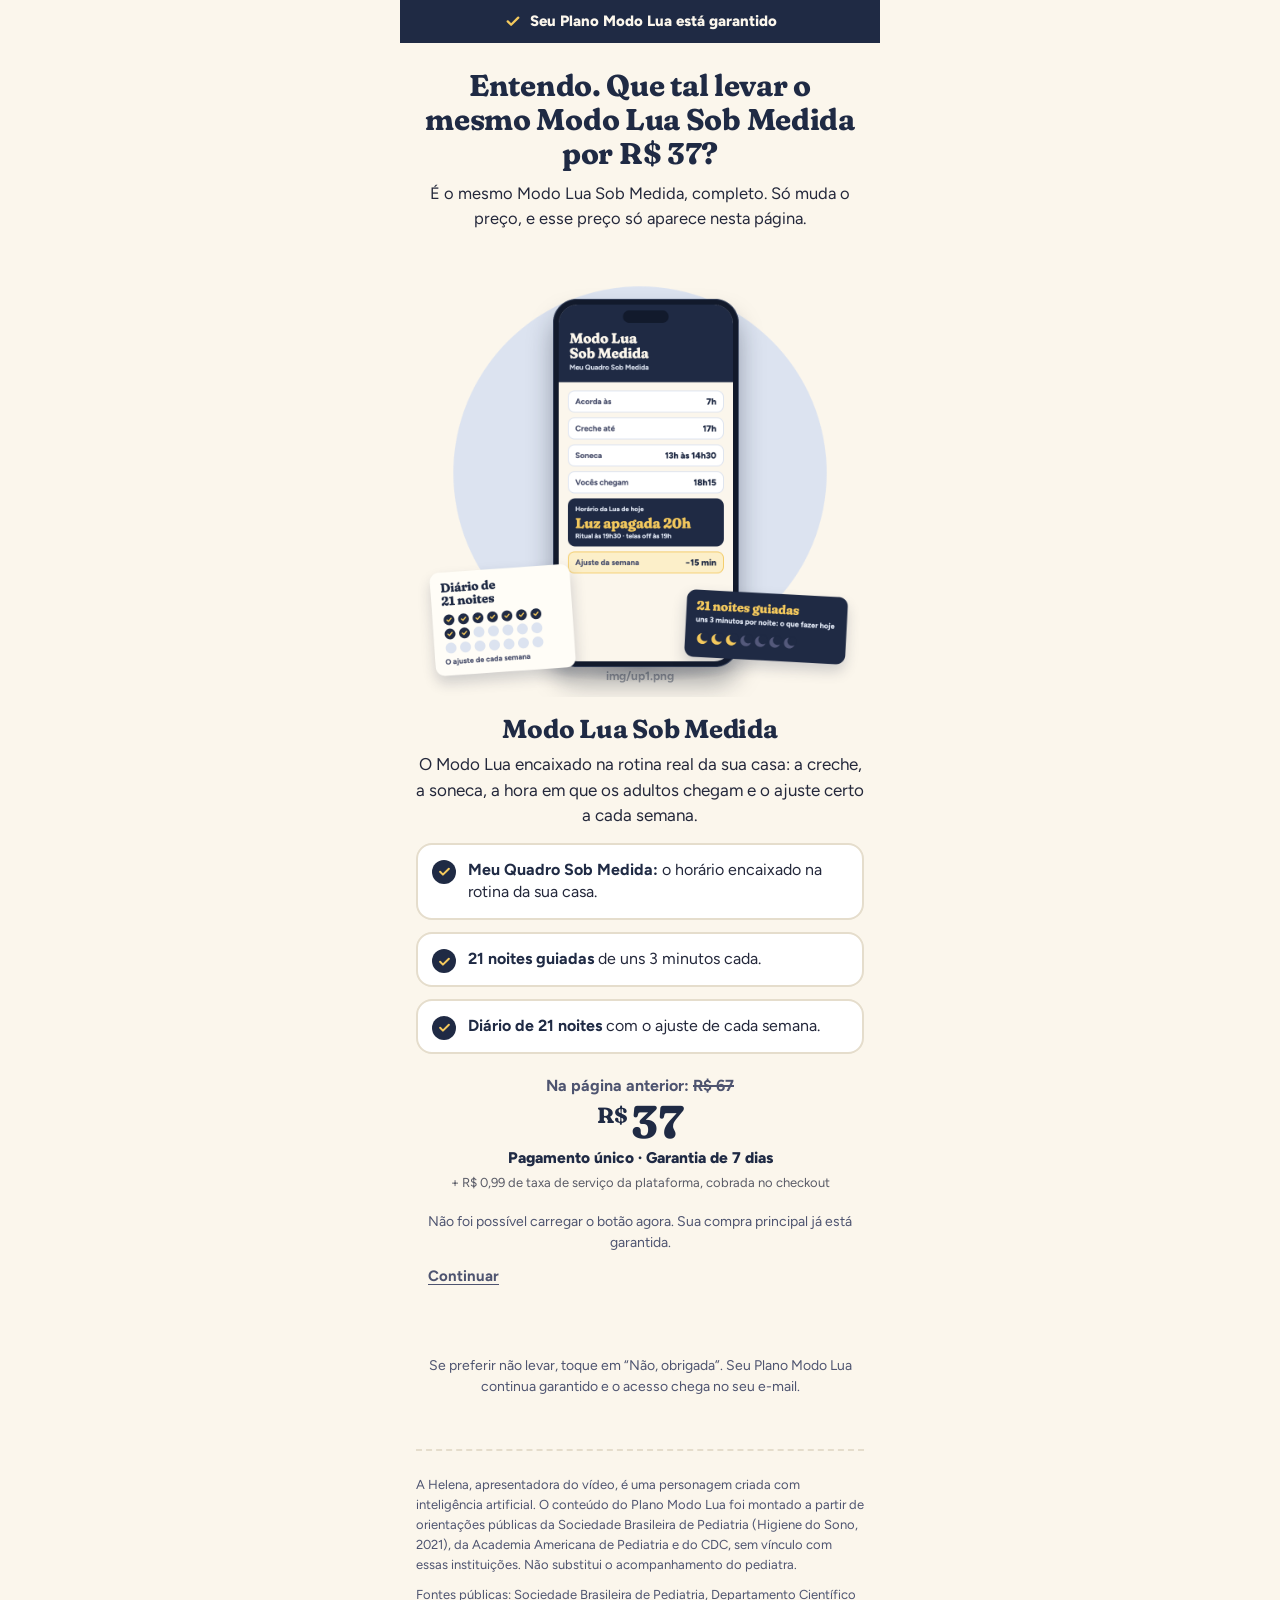
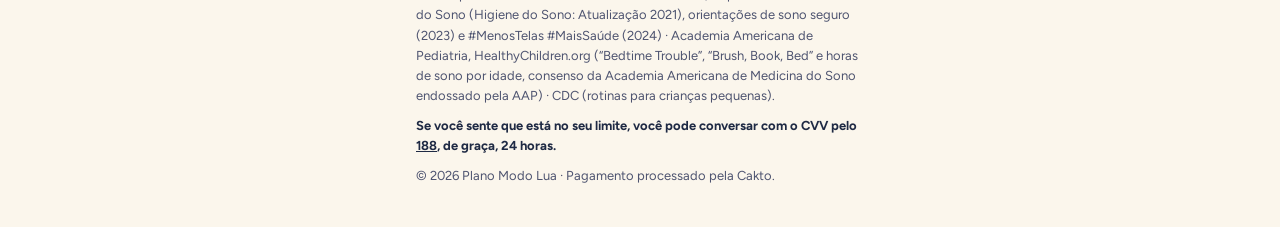
==== downsell-1.html @ 3e5f2c08 "Funil Plano Modo Lua Co-Authored-By: Claude Opus 5.5 <noreply@anthropic.com>" ====
<!doctype html>
<html lang="pt-BR">
<head>
  <meta charset="utf-8">
  <meta name="viewport" content="width=device-width, initial-scale=1, viewport-fit=cover">
  <title>Modo Lua Sob Medida · Plano Modo Lua</title>
  <meta name="robots" content="noindex, nofollow">
  <meta name="theme-color" content="#FBF6EC">
  <link rel="icon" href="data:image/svg+xml,%3Csvg xmlns='http://www.w3.org/2000/svg' viewBox='0 0 100 100'%3E%3Ctext y='.9em' font-size='90'%3E%F0%9F%8C%99%3C/text%3E%3C/svg%3E">
  <link rel="preconnect" href="https://fonts.googleapis.com">
  <link rel="preconnect" href="https://fonts.gstatic.com" crossorigin>
  <link rel="stylesheet" href="https://fonts.googleapis.com/css2?family=Fraunces:opsz,wght,SOFT@9..144,600..700,100&family=Figtree:wght@400..800&display=swap">
  <link rel="stylesheet" href="css/estilo.css">
  <style>cakto-upsell-accept:not(:defined), cakto-upsell-reject:not(:defined) { visibility: hidden; }</style>

  <!-- UTMify: UTMs -->
  <script src="https://cdn.utmify.com.br/scripts/utms/latest.js" data-utmify-prevent-xcod-sck data-utmify-prevent-subids async defer></script>

  <script src="config.js" defer></script>
  <script src="js/rastreio.js" defer></script>
  <script src="js/pos-compra.js" defer></script>
</head>
<body data-pagina="downsell-1">
  <main class="pagina">
    <div class="topo-ok"><svg viewBox="0 0 24 24" fill="none" stroke="currentColor" stroke-width="3" stroke-linecap="round" stroke-linejoin="round" aria-hidden="true"><path d="M5 12.5l4.5 4.5L19 7.5"/></svg>Seu Plano Modo Lua está garantido</div>
    <section class="upsell">
      <h1>Entendo. Que tal levar o mesmo Modo Lua Sob Medida por R$ 37?</h1>
      <p class="lead">É o mesmo Modo Lua Sob Medida, completo. Só muda o preço, e esse preço só aparece nesta página.</p>

      <div class="midia midia--quadrada midia--contain" data-ph="img/up1.png">
        <img src="img/up1.png" alt="Modo Lua Sob Medida: o quadro de horários da sua casa, 21 noites guiadas e o diário de 21 noites" width="1080" height="1080" decoding="async" onerror="this.remove()">
      </div>

      <h2 class="produto-nome">Modo Lua Sob Medida</h2>
      <p class="produto-desc">O Modo Lua encaixado na rotina real da sua casa: a creche, a soneca, a hora em que os adultos chegam e o ajuste certo a cada semana.</p>

      <ul class="lista-check">
          <li><strong>Meu Quadro Sob Medida:</strong> o horário encaixado na rotina da sua casa.</li>
          <li><strong>21 noites guiadas</strong> de uns 3 minutos cada.</li>
          <li><strong>Diário de 21 noites</strong> com o ajuste de cada semana.</li>
      </ul>

      <div class="preco-up">
        <p class="de">Na página anterior: <s>R$ 67</s></p>
        <div class="valor"><small>R$</small>37</div>
        <p class="condicao">Pagamento único · Garantia de 7 dias</p>
      </div>

      <!-- Botão de um clique da Cakto: montado pelo js/pos-compra.js com o offer-id "ds1" do config.js.
           Aceitar → upsell-2.html · Recusar → upsell-2.html
           ("fim" = fim do funil: "members_area" da Cakto ou obrigado.html, conforme o AREA_MEMBROS_URL do config.js) -->
      <div class="cakto-area" id="cakto-area"
           data-oferta="ds1" data-tipo="downsell"
           data-aceitar="upsell-2.html" data-recusar="upsell-2.html"
           data-texto-sim="Sim, quero adicionar por R$ 37"></div>

      <p class="nota-up">Se preferir não levar, toque em “Não, obrigada”. Seu Plano Modo Lua continua garantido e o acesso chega no seu <span class="sem-quebra">e-mail</span>.</p>
    </section>

    <footer class="rodape">
      <p>A Helena, apresentadora do vídeo, é uma personagem criada com inteligência artificial. O conteúdo do Plano Modo Lua foi montado a partir de orientações públicas da Sociedade Brasileira de Pediatria (Higiene do Sono, 2021), da Academia Americana de Pediatria e do CDC, sem vínculo com essas instituições. Não substitui o acompanhamento do pediatra.</p>
      <p>Fontes públicas: Sociedade Brasileira de Pediatria, Departamento Científico do Sono (Higiene do Sono: Atualização 2021), orientações de sono seguro (2023) e #MenosTelas #MaisSaúde (2024) · Academia Americana de Pediatria, HealthyChildren.org (“Bedtime Trouble”, “Brush, Book, Bed” e horas de sono por idade, consenso da Academia Americana de Medicina do Sono endossado pela AAP) · CDC (rotinas para crianças pequenas).</p>
      <p class="cvv">Se você sente que está no seu limite, você pode conversar com o CVV pelo <a href="tel:188">188</a>, de graça, 24 horas.</p>
      <p data-suporte-linha>Suporte: <a data-suporte-email href="#">e-mail de suporte</a></p>
      <p>© 2026 Plano Modo Lua · Pagamento processado pela Cakto.</p>
    </footer>
  </main>
</body>
</html>
---- css/estilo.css ----
/* Plano Modo Lua · estilos do funil (mobile first, 390 px)
   Identidade noturna do briefing: azul-noite, creme-lua, amarelo-lua, lavanda e azul-névoa.
   Títulos em Fraunces (eixo SOFT no máximo), texto em Figtree.
   Contraste: texto corrido sempre em azul-noite/#24283B sobre claro, ou creme sobre azul-noite.
   A lavanda nunca é usada para texto sobre o creme (só barra de progresso, selos e ícones). */
:root {
  --noite: #1F2A44;
  --noite-2: #2B3858;         /* cartões sobre o azul-noite */
  --noite-sombra: #121A2C;
  --creme: #FBF6EC;
  --creme-2: #F4EDDF;
  --lua: #F4C95D;             /* botões: texto azul-noite a ~9:1 */
  --lua-sombra: #C4962F;
  --lua-claro: #FCEFC9;
  --lavanda: #B8B1E3;
  --lavanda-claro: #E9E6F7;
  --nevoa: #DCE3F0;
  --nevoa-borda: #C4CEE2;
  --texto: #24283B;
  --texto-suave: #4E5470;     /* ~6,9:1 sobre o creme */
  --texto-noite: #DCE3F0;     /* texto secundário sobre o azul-noite (~10:1) */
  --branco: #FFFFFF;
  --borda: #E5DDCC;
  --raio: 18px;
  --sombra: 0 1px 0 rgba(31, 42, 68, .05), 0 8px 24px rgba(31, 42, 68, .08);
  --titulo: 'Fraunces', Georgia, 'Times New Roman', serif;
  --texto-fonte: 'Figtree', system-ui, -apple-system, 'Segoe UI', Roboto, sans-serif;
}

*, *::before, *::after { box-sizing: border-box; }
html { -webkit-text-size-adjust: 100%; background: var(--creme); }
html.fundo-noite { background: var(--noite); }
body {
  margin: 0;
  background: var(--creme);
  color: var(--texto);
  font-family: var(--texto-fonte);
  font-size: 17px;
  line-height: 1.5;
  -webkit-font-smoothing: antialiased;
  transition: background-color .35s ease;
}
html.fundo-noite body { background: var(--noite); color: var(--creme); }
img, video { display: block; max-width: 100%; }
[hidden] { display: none !important; }
a { color: var(--noite); }
button { font: inherit; }
:focus-visible { outline: 3px solid var(--noite); outline-offset: 3px; border-radius: 6px; }
html.fundo-noite :focus-visible { outline-color: var(--lua); }

h1, h2, h3 {
  font-family: var(--titulo);
  font-variation-settings: "SOFT" 100;
  color: var(--noite);
  line-height: 1.14;
  margin: 0;
  letter-spacing: -.01em;
}
h1 { font-weight: 700; font-size: 28px; }
h2 { font-weight: 700; font-size: 25px; }
h3 { font-weight: 600; font-size: 20px; }
p { margin: 0; }

.pagina { max-width: 480px; margin: 0 auto; padding: 0 16px; }

.sem-quebra { white-space: nowrap; }
.so-leitor {
  position: absolute; width: 1px; height: 1px; overflow: hidden;
  clip: rect(0 0 0 0); white-space: nowrap;
}

/* ---------- Selo ---------- */
.selo {
  display: inline-flex; align-items: center; gap: 6px;
  background: var(--lavanda);
  color: var(--noite);
  font-weight: 800; font-size: 14px;
  padding: 5px 12px;
  border-radius: 999px;
}

/* ---------- Botões ---------- */
.btn {
  display: flex; align-items: center; justify-content: center;
  width: 100%;
  min-height: 56px;
  padding: 12px 18px;
  border: 0;
  border-radius: 16px;
  background: var(--lua);
  color: var(--noite);
  font-family: var(--texto-fonte);
  font-weight: 800;
  font-size: 18px;
  line-height: 1.15;
  letter-spacing: .03em;
  text-align: center;
  text-decoration: none;
  cursor: pointer;
  box-shadow: 0 4px 0 var(--lua-sombra);
  transition: transform .08s ease, box-shadow .08s ease, filter .15s ease;
  -webkit-tap-highlight-color: transparent;
}
.btn:hover { filter: brightness(1.04); }
.btn:active { transform: translateY(3px); box-shadow: 0 1px 0 var(--lua-sombra); }
.btn[disabled] {
  background: #D9D4C8; color: #4E5470; box-shadow: none; cursor: not-allowed; filter: none;
}
.btn--pulso { animation: pulso 2.4s ease-in-out infinite; }
@keyframes pulso {
  0%, 100% { transform: scale(1); }
  50% { transform: scale(1.025); }
}
.btn--secundario {
  background: transparent; color: var(--noite);
  border: 2px solid var(--noite); box-shadow: none;
}
.btn--secundario:active { transform: translateY(1px); box-shadow: none; }

.link-discreto {
  display: inline-flex; align-items: center; justify-content: center;
  min-height: 48px; padding: 8px 12px;
  background: none; border: 0;
  color: var(--texto-suave);
  font-size: 15px; font-weight: 700;
  text-decoration: underline; text-underline-offset: 3px;
  cursor: pointer;
}

/* ---------- Mídia com placeholder (some quando a imagem carrega) ---------- */
.midia {
  position: relative;
  overflow: hidden;
  border-radius: 22px;
  background: var(--noite-2);
}
.midia::after {
  content: attr(data-ph);
  position: absolute; left: 0; right: 0; bottom: 12px;
  text-align: center;
  font-size: 12px; font-weight: 700;
  color: rgba(251, 246, 236, .55);
}
.midia > img, .midia > video {
  position: absolute; inset: 0;
  width: 100%; height: 100%;
  object-fit: cover;
  z-index: 1;
}
.midia--contain > img { object-fit: contain; }
.midia--quadrada { aspect-ratio: 1 / 1; background: transparent; }
.midia--quadrada::after { color: rgba(31, 42, 68, .4); }
.rotulo-ia {
  position: absolute; left: 10px; bottom: 10px; z-index: 2;
  padding: 3px 9px;
  border-radius: 999px;
  background: rgba(18, 26, 44, .72);
  color: var(--creme);
  font-size: 11.5px; font-weight: 700; letter-spacing: .01em;
}

/* ---------- Céu (estrelas e lua) ---------- */
.ceu { position: absolute; inset: 0 0 auto; height: 260px; pointer-events: none; z-index: 0; }
.ceu svg { position: absolute; display: block; }
.ceu .estrela { color: rgba(251, 246, 236, .7); }
.ceu .lua { color: var(--lua); }

/* ---------- Etapa 1: capa (precisa caber inteira em 390×844) ---------- */
.capa {
  position: relative;
  display: flex;
  flex-direction: column;
  justify-content: center;
  min-height: 100vh;
  min-height: 100svh;
  padding: 14px 0;
  color: var(--creme);
}
.capa > :not(.ceu) { position: relative; z-index: 1; }
.capa .selo { align-self: flex-start; }
.capa h1 { margin-top: 12px; font-size: 27px; color: var(--creme); }
.capa h1 .destaque { color: var(--lua); }
.capa .subtitulo { margin-top: 8px; font-size: 16px; line-height: 1.42; color: var(--texto-noite); }
.capa .subtitulo strong { color: var(--lua); }
.capa-midia {
  flex: 1 1 0;
  min-height: 150px;
  max-height: 470px;
  margin: 14px 0;
  border: 1px solid rgba(220, 227, 240, .14);
}
.capa-midia > img { object-position: 50% 30%; }
.capa .nota {
  margin-top: 10px;
  font-size: 13.5px; line-height: 1.4;
  color: var(--texto-noite);
  text-align: center;
}

/* ---------- Quiz ---------- */
.quiz { min-height: 100vh; min-height: 100svh; display: flex; flex-direction: column; }
.quiz-topo {
  position: sticky; top: 0; z-index: 5;
  display: flex; align-items: center; gap: 12px;
  padding: 10px 0;
  background: var(--creme);
}
.voltar {
  flex: 0 0 auto;
  display: inline-flex; align-items: center; justify-content: center;
  width: 48px; height: 48px;
  border-radius: 50%;
  border: 2px solid var(--borda);
  background: var(--branco);
  color: var(--noite);
  cursor: pointer;
}
.voltar svg { width: 22px; height: 22px; }
.progresso {
  flex: 1 1 auto;
  height: 10px;
  border-radius: 999px;
  background: rgba(31, 42, 68, .1);
  overflow: hidden;
}
.progresso > span {
  display: block; height: 100%; width: 0;
  border-radius: inherit;
  background: var(--lavanda);
  box-shadow: inset 0 0 0 1px rgba(31, 42, 68, .08);
  transition: width .35s ease;
}
.quiz-conteudo { flex: 1 1 auto; display: flex; flex-direction: column; padding: 8px 0 24px; }
.q-titulo { font-size: 25px; margin-top: 6px; }
.q-titulo:focus { outline: none; }
.q-dica { margin-top: 6px; color: var(--texto-suave); font-size: 15px; font-weight: 600; }

.opcoes { display: grid; gap: 10px; margin-top: 18px; }
.opcao {
  display: flex; align-items: center; justify-content: space-between; gap: 12px;
  width: 100%;
  min-height: 56px;
  padding: 12px 16px;
  text-align: left;
  background: var(--nevoa);
  color: var(--noite);
  border: 2px solid var(--nevoa);
  border-radius: 16px;
  font-size: 17px; font-weight: 700; line-height: 1.3;
  cursor: pointer;
  transition: border-color .12s ease, background .12s ease, color .12s ease, transform .08s ease;
  -webkit-tap-highlight-color: transparent;
}
.opcao:hover { border-color: var(--nevoa-borda); }
.opcao:active { transform: scale(.985); }
.opcao .marca {
  flex: 0 0 auto;
  width: 24px; height: 24px;
  border-radius: 50%;
  border: 2px solid #9AA6C0;
  background: var(--branco);
  display: inline-flex; align-items: center; justify-content: center;
  color: var(--noite);
}
.opcao--check .marca { border-radius: 7px; }
.opcao .marca svg { width: 15px; height: 15px; opacity: 0; }
.opcao.selecionada { border-color: var(--noite); background: var(--noite); color: var(--creme); }
.opcao.selecionada .marca { background: var(--lua); border-color: var(--lua); }
.opcao.selecionada .marca svg { opacity: 1; }

.rodape-fixo {
  position: sticky; bottom: 0;
  margin-top: auto;
  padding: 16px 0 calc(12px + env(safe-area-inset-bottom));
  background: linear-gradient(180deg, rgba(251, 246, 236, 0) 0, var(--creme) 18px);
}

/* Reforços */
.reforco { display: flex; flex-direction: column; gap: 16px; margin-top: 8px; }
.reforco p { font-size: 18px; }
.fonte { font-size: 14px !important; color: var(--texto-suave); font-weight: 600; }
.relogio { display: block; width: 168px; height: 168px; margin: 4px auto 0; }

.cartao-lua {
  position: relative;
  overflow: hidden;
  background: var(--noite);
  color: var(--creme);
  border-radius: 20px;
  padding: 18px 18px 16px;
  box-shadow: 0 12px 26px rgba(31, 42, 68, .22);
}
.cartao-lua .cl-topo { font-family: var(--titulo); font-variation-settings: "SOFT" 100; font-weight: 700; font-size: 19px; color: var(--lua); line-height: 1.25; padding-right: 30px; }
.cartao-lua ul { list-style: none; margin: 12px 0 0; padding: 0; display: grid; gap: 8px; }
.cartao-lua li { display: flex; justify-content: space-between; gap: 12px; font-size: 16px; border-top: 1px solid rgba(220, 227, 240, .16); padding-top: 8px; }
.cartao-lua li b { color: var(--lua); font-weight: 800; white-space: nowrap; }
.cartao-lua .estrelinha { position: absolute; color: rgba(251, 246, 236, .55); }

/* Aviso para menos de 1 ano */
.aviso-bebe {
  margin-top: 14px; padding: 16px;
  background: var(--lavanda-claro);
  border-radius: 16px;
  font-size: 16.5px;
}
.aviso-bebe p + p { margin-top: 10px; }
.acoes-bebe { display: grid; gap: 10px; margin-top: 20px; }

/* Nome */
.campo {
  width: 100%;
  min-height: 56px;
  margin-top: 18px;
  padding: 12px 16px;
  border: 2px solid var(--nevoa-borda);
  border-radius: 16px;
  background: var(--branco);
  color: var(--noite);
  font: 700 19px var(--texto-fonte);
}
.campo:focus { outline: none; border-color: var(--noite); box-shadow: 0 0 0 4px rgba(184, 177, 227, .55); }
.campo::placeholder { color: #7A8096; font-weight: 600; }
.privacidade { margin-top: 10px; font-size: 14px; color: var(--texto-suave); }
.acoes-nome { display: grid; gap: 4px; margin-top: 20px; justify-items: center; }

/* ---------- Carregamento (fundo azul-noite) ---------- */
.carregando {
  min-height: 100vh; min-height: 100svh;
  display: flex; flex-direction: column; justify-content: center; align-items: center;
  gap: 28px; padding: 24px 0;
  text-align: center;
  color: var(--creme);
}
.lua-carregando { width: 84px; height: 84px; color: var(--lua); animation: balanco 2.6s ease-in-out infinite; }
@keyframes balanco { 0%, 100% { transform: rotate(-8deg); } 50% { transform: rotate(8deg); } }
.passos-carregando { list-style: none; margin: 0; padding: 0; display: grid; gap: 14px; text-align: left; width: 100%; max-width: 340px; }
.passos-carregando li {
  display: flex; align-items: center; gap: 12px;
  font-size: 17px; font-weight: 700;
  color: rgba(220, 227, 240, .55);
  transition: color .3s ease;
}
.passos-carregando li.ativo, .passos-carregando li.feito { color: var(--creme); }
.passos-carregando .ck {
  flex: 0 0 auto;
  width: 28px; height: 28px; border-radius: 50%;
  border: 2px solid rgba(220, 227, 240, .35);
  display: inline-flex; align-items: center; justify-content: center;
  color: var(--noite);
  transition: background .3s ease, border-color .3s ease;
}
.passos-carregando .ck svg { width: 16px; height: 16px; opacity: 0; transition: opacity .3s ease; }
.passos-carregando li.ativo .ck { border-color: var(--lavanda); box-shadow: 0 0 0 4px rgba(184, 177, 227, .25); }
.passos-carregando li.feito .ck { background: var(--lua); border-color: var(--lua); }
.passos-carregando li.feito .ck svg { opacity: 1; }

/* ---------- Resultado ---------- */
.resultado { padding: 20px 0 8px; }
.resultado h1 { font-size: 27px; }
.resultado h1:focus { outline: none; }
.mapa {
  position: relative;
  overflow: hidden;
  margin-top: 16px;
  background: var(--noite);
  color: var(--creme);
  border-radius: var(--raio);
  padding: 18px 16px 16px;
  box-shadow: 0 12px 28px rgba(31, 42, 68, .2);
}
.mapa .estrelinha { position: absolute; color: rgba(251, 246, 236, .5); }
.mapa h2 { font-size: 19px; color: var(--creme); padding-right: 40px; }
.mapa ul { list-style: none; margin: 12px 0 0; padding: 0; display: grid; gap: 11px; }
.mapa li { display: flex; gap: 10px; font-size: 15.5px; line-height: 1.42; }
.mapa li .ic { flex: 0 0 auto; width: 24px; text-align: center; font-size: 18px; line-height: 1.3; }
.mapa strong { color: var(--creme); }
.mapa .janela {
  display: block;
  margin: 2px 0 0;
  padding: 10px 12px;
  border-radius: 12px;
  background: var(--noite-2);
  color: var(--creme);
}
.mapa .janela b { display: block; margin-top: 2px; font-family: var(--titulo); font-variation-settings: "SOFT" 100; font-weight: 700; font-size: 23px; line-height: 1.15; color: var(--lua); }
.mapa .pontos { display: grid; gap: 6px; margin-top: 6px; }
.mapa .pontos span { display: block; padding: 8px 10px; border-radius: 10px; background: rgba(184, 177, 227, .16); font-size: 14.5px; }
.mapa .pontos b { color: var(--lua); }
.aviso-idade {
  margin-top: 12px; padding: 10px 12px;
  background: var(--lua-claro); color: var(--noite); border-radius: 12px;
  font-size: 14.5px;
}
.mapa-acoes { display: flex; justify-content: center; margin-top: 12px; }
.btn-salvar {
  display: inline-flex; align-items: center; gap: 8px;
  min-height: 44px; padding: 8px 16px;
  border-radius: 999px;
  border: 1.5px solid rgba(244, 201, 93, .7);
  background: transparent; color: var(--lua);
  font-weight: 800; font-size: 15px;
  cursor: pointer;
}
.btn-salvar svg { width: 18px; height: 18px; }
.fonte-calculo { margin-top: 10px; font-size: 13px; line-height: 1.4; color: var(--texto-noite); text-align: center; }

/* Janela "Salvar meu resultado" */
.modal {
  position: fixed; inset: 0; z-index: 50;
  display: flex; align-items: center; justify-content: center;
  padding: 16px;
  background: rgba(18, 26, 44, .82);
}
.modal-caixa {
  width: 100%; max-width: 420px; max-height: 100%;
  overflow: auto;
  background: var(--creme);
  border-radius: 20px;
  padding: 16px;
  text-align: center;
}
.modal-caixa img { width: 100%; height: auto; border-radius: 14px; box-shadow: var(--sombra); }
.modal-caixa p { margin-top: 10px; font-size: 14.5px; color: var(--texto-suave); }
.modal-caixa .btn { margin-top: 12px; }

.vsl-intro { margin: 24px 0 10px; text-align: center; font-weight: 700; font-size: 16px; }
.vsl {
  width: 100%;
  max-width: 300px;
  margin: 0 auto;
  aspect-ratio: 9 / 16;
  box-shadow: 0 12px 30px rgba(31, 42, 68, .25);
}
.vsl > video { background: transparent; }
.vsl-som {
  position: absolute; inset: 0; z-index: 3;
  display: flex; align-items: center; justify-content: center;
  padding: 0; border: 0;
  background: rgba(18, 26, 44, .30);
  cursor: pointer;
  -webkit-tap-highlight-color: transparent;
}
.vsl-som span {
  display: inline-flex; align-items: center; gap: 8px;
  min-height: 56px;
  padding: 12px 20px;
  border-radius: 999px;
  background: var(--lua);
  color: var(--noite);
  font-family: var(--texto-fonte); font-weight: 800; font-size: 19px;
  box-shadow: 0 6px 18px rgba(0, 0, 0, .3);
  animation: pulso 1.8s ease-in-out infinite;
}
.vsl-toque {
  position: absolute; inset: 0 0 8px; z-index: 2;
  display: flex; align-items: center; justify-content: center;
  background: transparent; border: 0; padding: 0;
  cursor: pointer;
  -webkit-tap-highlight-color: transparent;
}
.vsl-toque .icone-play {
  width: 76px; height: 76px; border-radius: 50%;
  display: flex; align-items: center; justify-content: center;
  background: rgba(18, 26, 44, .6); color: var(--creme);
  opacity: 0; transition: opacity .2s ease;
}
.vsl-toque.pausado .icone-play { opacity: 1; }
.vsl-toque .icone-play svg { width: 34px; height: 34px; margin-left: 4px; }
.vsl-barra {
  position: absolute; left: 0; right: 0; bottom: 0; z-index: 4;
  height: 6px;
  background: rgba(255, 255, 255, .3);
  pointer-events: none;
}
.vsl-barra > span { display: block; height: 100%; width: 0; background: var(--lua); }
.vsl-rotulo {
  position: absolute; top: 10px; left: 10px; z-index: 4;
  padding: 3px 9px; border-radius: 999px;
  background: rgba(18, 26, 44, .7); color: var(--creme);
  font-size: 11px; font-weight: 700;
  pointer-events: none;
}
.vsl-aviso {
  position: absolute; left: 12px; right: 12px; bottom: 18px; z-index: 4;
  padding: 10px 12px; border-radius: 12px;
  background: rgba(251, 246, 236, .94); color: var(--noite);
  font-size: 14px; font-weight: 700; text-align: center;
}
.ler-oferta { text-align: center; margin-top: 6px; }

/* ---------- Oferta ---------- */
.oferta-abre { animation: surgir .45s ease both; }
@keyframes surgir { from { opacity: 0; transform: translateY(10px); } to { opacity: 1; transform: none; } }

.caixa-preco {
  margin-top: 18px;
  background: var(--branco);
  border: 2px solid var(--borda);
  border-radius: var(--raio);
  padding: 18px 16px;
  text-align: center;
  box-shadow: var(--sombra);
}
.caixa-preco .valor {
  font-family: var(--titulo); font-variation-settings: "SOFT" 100; font-weight: 700;
  font-size: 48px; line-height: 1;
  color: var(--noite);
}
.caixa-preco .valor small { font-size: 22px; vertical-align: 16px; margin-right: 3px; }
.caixa-preco .condicao { margin-top: 6px; font-weight: 800; color: var(--noite); }
.caixa-preco .btn { margin-top: 14px; padding: 12px 10px; font-size: 17px; letter-spacing: .01em; }
.caixa-preco .miudo { margin-top: 10px; font-size: 14px; color: var(--texto-suave); }

.secao { margin-top: 34px; }
.secao > h2 { font-size: 24px; }
.secao > p { margin-top: 10px; }

.oferta-mockup { margin-top: 26px; }
.oferta-titulo { margin-top: 16px; text-align: center; }
.oferta-sub { margin-top: 8px; text-align: center; color: var(--texto); }

.lista-check { list-style: none; margin: 14px 0 0; padding: 0; display: grid; gap: 12px; }
.lista-check li {
  position: relative;
  padding: 14px 14px 14px 50px;
  background: var(--branco);
  border: 2px solid var(--borda);
  border-radius: 16px;
  font-size: 16px; line-height: 1.42;
}
.lista-check li::before {
  content: "";
  position: absolute; left: 14px; top: 15px;
  width: 24px; height: 24px; border-radius: 50%;
  background: var(--noite) url("data:image/svg+xml,%3Csvg xmlns='http://www.w3.org/2000/svg' viewBox='0 0 24 24' fill='none' stroke='%23F4C95D' stroke-width='3.2' stroke-linecap='round' stroke-linejoin='round'%3E%3Cpath d='M5 12.5l4.5 4.5L19 7.5'/%3E%3C/svg%3E") center / 15px no-repeat;
}
.lista-check strong { color: var(--noite); }

.passos3 { display: grid; gap: 12px; margin-top: 14px; counter-reset: passo; }
.passo3 {
  position: relative;
  padding: 16px 16px 16px 66px;
  background: var(--nevoa);
  border-radius: 16px;
}
.passo3::before {
  counter-increment: passo;
  content: counter(passo);
  position: absolute; left: 14px; top: 14px;
  width: 38px; height: 38px; border-radius: 50%;
  display: flex; align-items: center; justify-content: center;
  background: var(--noite); color: var(--lua);
  font-family: var(--titulo); font-weight: 700; font-size: 20px;
}
.passo3 h3 { font-size: 19px; color: var(--noite); }
.passo3 p { margin-top: 4px; font-size: 15.5px; }

.dupla { display: grid; gap: 12px; margin-top: 14px; }
.cartao {
  padding: 16px;
  border-radius: 16px;
  background: var(--branco);
  border: 2px solid var(--borda);
}
.cartao h3 { font-size: 19px; }
.cartao p { margin-top: 6px; font-size: 15.5px; }
.cartao ul { margin: 8px 0 0; padding-left: 20px; font-size: 15.5px; display: grid; gap: 4px; }
.cartao--sim { border-color: var(--nevoa-borda); background: #F1F4FA; }
.cartao--nao { border-color: #E2D7BE; background: var(--creme-2); }
.cartao--pediatra { margin-top: 14px; border-color: var(--lavanda); background: var(--lavanda-claro); }

.garantia {
  display: flex; gap: 14px; align-items: flex-start;
  margin-top: 16px; padding: 16px;
  border-radius: 16px;
  background: var(--nevoa);
}
.garantia .selo-7 {
  flex: 0 0 auto;
  width: 62px; height: 62px; border-radius: 50%;
  display: flex; flex-direction: column; align-items: center; justify-content: center;
  background: var(--noite); color: var(--lua);
  font-family: var(--texto-fonte); font-weight: 800; line-height: 1;
}
.garantia .selo-7 b { font-size: 26px; }
.garantia .selo-7 span { font-size: 11px; letter-spacing: .04em; }
.garantia p { font-size: 15.5px; }

.faq { margin-top: 14px; display: grid; gap: 10px; }
.faq details {
  background: var(--branco);
  border: 2px solid var(--borda);
  border-radius: 16px;
  overflow: hidden;
}
.faq summary {
  list-style: none;
  display: flex; align-items: center; justify-content: space-between; gap: 12px;
  min-height: 56px;
  padding: 12px 16px;
  font-weight: 800; font-size: 16.5px;
  cursor: pointer;
}
.faq summary::-webkit-details-marker { display: none; }
.faq summary::after {
  content: "+";
  flex: 0 0 auto;
  font-family: var(--titulo); font-size: 26px; line-height: 1;
  color: var(--noite);
}
.faq details[open] summary::after { content: "–"; }
.faq details p { padding: 0 16px 16px; font-size: 15.5px; }

/* ---------- Upsell / downsell / obrigado ---------- */
.topo-ok {
  display: flex; align-items: center; justify-content: center; gap: 8px;
  margin: 0 -16px;
  padding: 10px 16px;
  background: var(--noite); color: var(--creme);
  font-weight: 800; font-size: 15px; text-align: center;
}
.topo-ok svg { width: 18px; height: 18px; color: var(--lua); flex: 0 0 auto; }
.upsell { padding: 20px 0 8px; }
.upsell .etapa-up { text-align: center; font-weight: 800; font-size: 14px; letter-spacing: .06em; text-transform: uppercase; color: var(--texto-suave); }
.upsell h1 { margin-top: 6px; font-size: 30px; text-align: center; }
.upsell .lead { margin-top: 10px; text-align: center; font-size: 16.5px; }
.upsell .midia { margin-top: 18px; }
.up-video { margin: 18px auto 0; max-width: 300px; aspect-ratio: 9 / 16; }
.up-video > video { position: absolute; inset: 0; width: 100%; height: 100%; object-fit: cover; z-index: 1; background: var(--noite); }
.produto-nome { margin-top: 18px; text-align: center; font-size: 26px; }
.produto-desc { margin-top: 8px; text-align: center; }
.preco-up { margin-top: 20px; text-align: center; }
.preco-up .de { color: var(--texto-suave); font-weight: 700; font-size: 16px; }
.preco-up .de s { text-decoration-thickness: 2px; }
.preco-up .valor { font-family: var(--titulo); font-variation-settings: "SOFT" 100; font-weight: 700; font-size: 46px; line-height: 1.05; color: var(--noite); }
.preco-up .valor small { font-size: 22px; vertical-align: 15px; margin-right: 3px; }
.preco-up .condicao { font-weight: 800; color: var(--noite); font-size: 15.5px; }

.cakto-area { margin-top: 18px; min-height: 130px; }
.cakto-area cakto-upsell-buttons { display: block; font-family: var(--texto-fonte); font-size: 18px; }
/* Os botões da Cakto ficam num shadow DOM, mas expõem part="button": dá para padronizar por fora */
.cakto-area cakto-upsell-accept, .cakto-area cakto-upsell-reject { display: block; text-align: center; }
cakto-upsell-accept::part(button) {
  display: block;
  width: 100%;
  min-height: 56px;
  padding: 12px 18px;
  border: 0;
  border-radius: 16px;
  background: var(--lua);
  color: var(--noite);
  font-family: var(--texto-fonte);
  font-weight: 800;
  font-size: 18px;
  line-height: 1.15;
  letter-spacing: .02em;
  box-shadow: 0 4px 0 var(--lua-sombra);
  cursor: pointer;
}
cakto-upsell-accept::part(button):active { transform: translateY(3px); box-shadow: 0 1px 0 var(--lua-sombra); }
cakto-upsell-reject::part(button) {
  display: block;
  width: 100%;
  min-height: 48px;
  margin-top: 10px;
  padding: 8px 12px;
  border: 0;
  background: transparent;
  color: var(--texto-suave);
  font-family: var(--texto-fonte);
  font-weight: 700;
  font-size: 15px;
  text-decoration: underline;
  text-underline-offset: 3px;
  cursor: pointer;
}
.nota-up { margin-top: 14px; font-size: 14px; color: var(--texto-suave); text-align: center; }

.obrigado { padding: 28px 0 8px; text-align: center; }
.obrigado .icone-ok {
  width: 76px; height: 76px; margin: 0 auto 14px; border-radius: 50%;
  display: flex; align-items: center; justify-content: center;
  background: var(--noite); color: var(--lua);
}
.obrigado .icone-ok svg { width: 40px; height: 40px; }
.obrigado .lead { margin-top: 12px; font-size: 18px; }
.passos-obrigado { list-style: none; margin: 22px 0 0; padding: 0; display: grid; gap: 12px; text-align: left; }
.passos-obrigado li {
  display: flex; gap: 12px; align-items: flex-start;
  padding: 14px; border-radius: 16px;
  background: var(--branco); border: 2px solid var(--borda);
  font-size: 16px;
}
.passos-obrigado .n {
  flex: 0 0 auto;
  width: 32px; height: 32px; border-radius: 50%;
  display: flex; align-items: center; justify-content: center;
  background: var(--noite); color: var(--lua); font-weight: 800;
}
.obrigado .btn { margin-top: 22px; }

/* ---------- Rodapé ---------- */
.rodape {
  margin-top: 44px;
  padding: 24px 0 40px;
  border-top: 2px dashed var(--borda);
  font-size: 13px;
  line-height: 1.55;
  color: var(--texto-suave);
}
.rodape p + p { margin-top: 10px; }
.rodape a { color: var(--noite); font-weight: 700; }
.rodape .cvv { color: var(--noite); font-weight: 700; }
html.fundo-noite .rodape { border-top-color: rgba(220, 227, 240, .2); color: var(--texto-noite); }
html.fundo-noite .rodape a, html.fundo-noite .rodape .cvv { color: var(--creme); }

@media (min-width: 560px) {
  .capa h1 { font-size: 32px; }
}

@media (prefers-reduced-motion: reduce) {
  *, *::before, *::after { animation: none !important; transition: none !important; scroll-behavior: auto !important; }
}
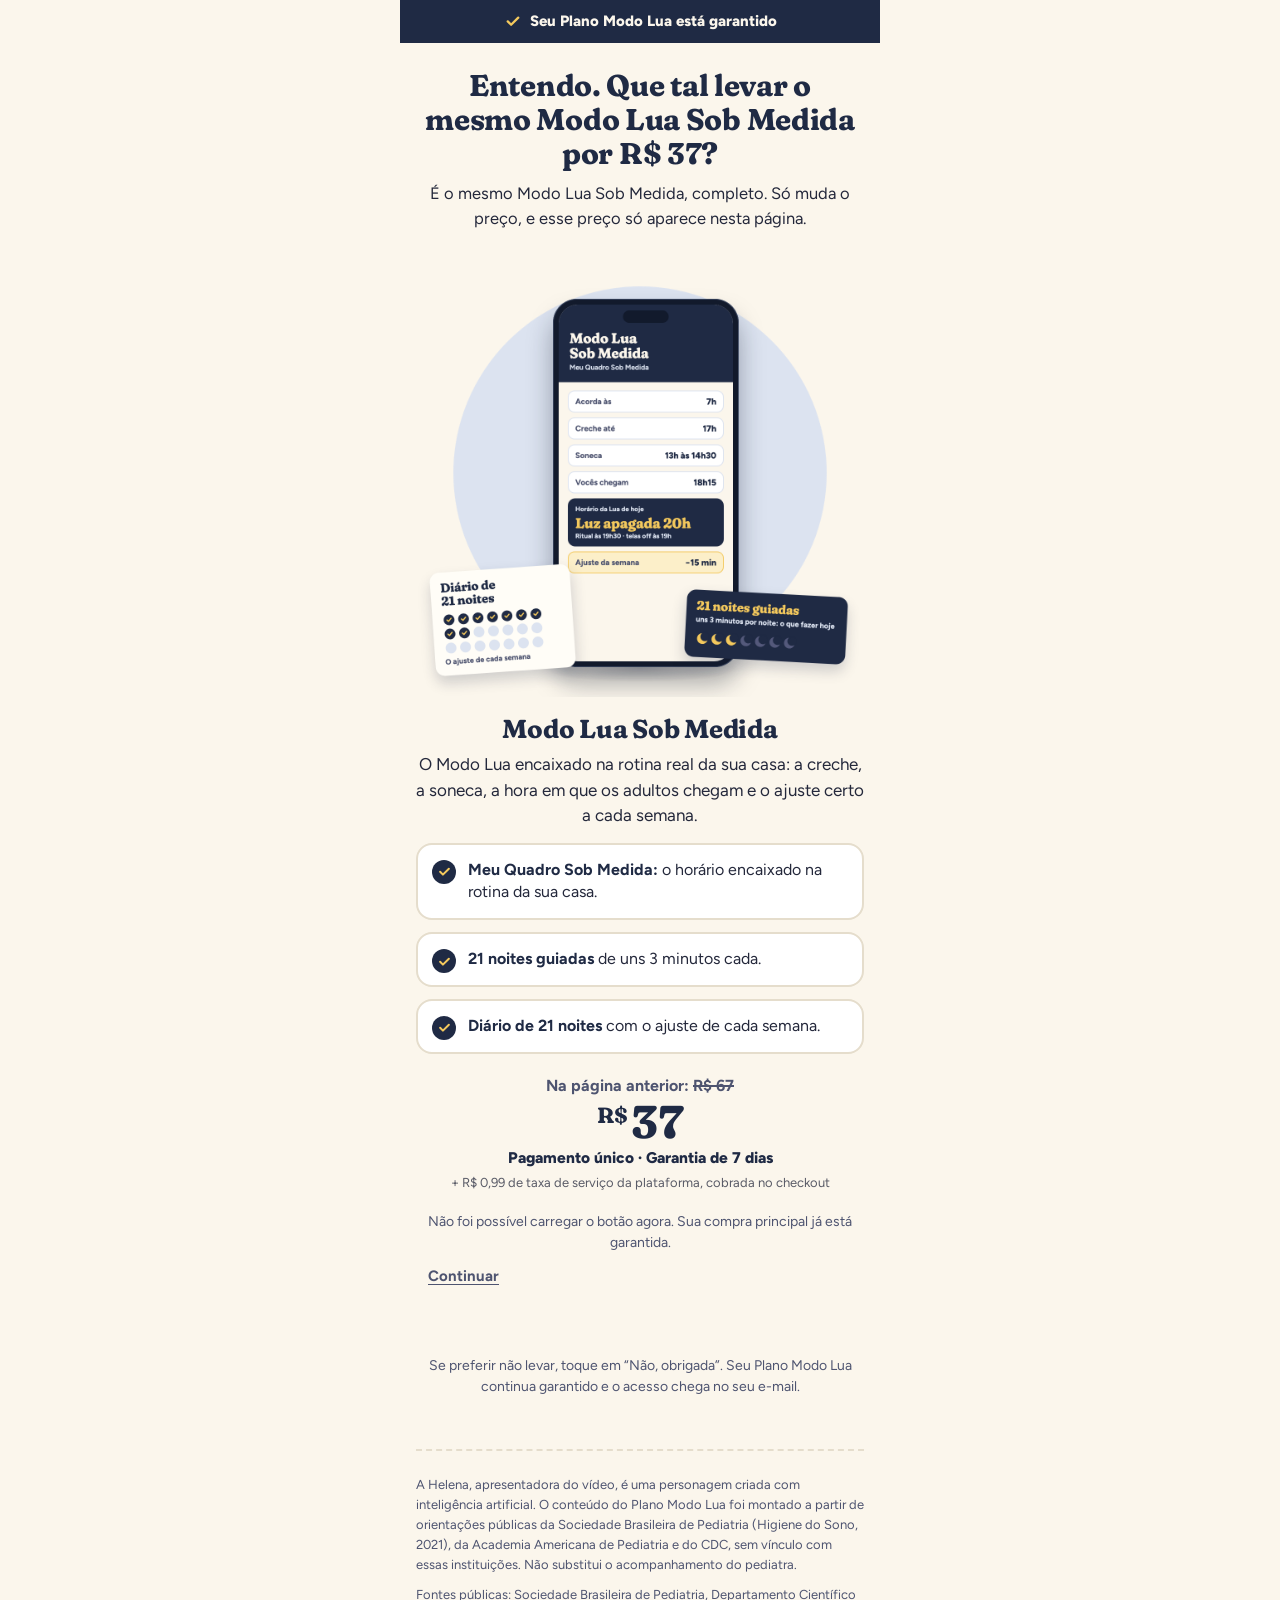
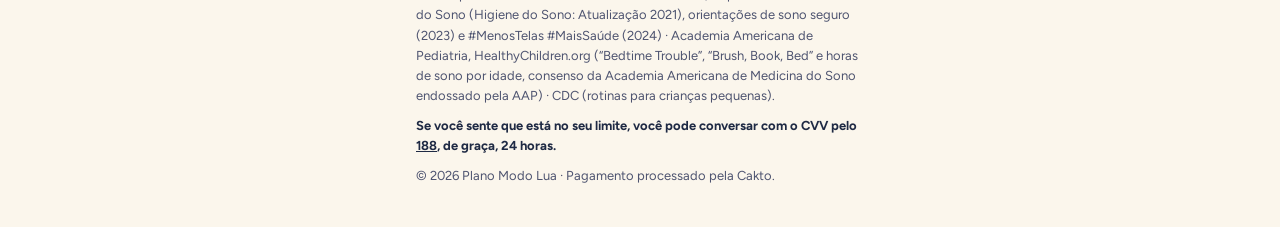
==== commit 245d8e1d: "Logo nova do produto na oferta e no obrigado; ícone da aba com o símbolo da marca - Título da oferta" ====
--- a/downsell-1.html
+++ b/downsell-1.html
@@ -6,7 +6,8 @@
   <title>Modo Lua Sob Medida · Plano Modo Lua</title>
   <meta name="robots" content="noindex, nofollow">
   <meta name="theme-color" content="#FBF6EC">
-  <link rel="icon" href="data:image/svg+xml,%3Csvg xmlns='http://www.w3.org/2000/svg' viewBox='0 0 100 100'%3E%3Ctext y='.9em' font-size='90'%3E%F0%9F%8C%99%3C/text%3E%3C/svg%3E">
+  <link rel="icon" type="image/png" href="img/icone.png">
+  <link rel="apple-touch-icon" href="img/icone.png">
   <link rel="preconnect" href="https://fonts.googleapis.com">
   <link rel="preconnect" href="https://fonts.gstatic.com" crossorigin>
   <link rel="stylesheet" href="https://fonts.googleapis.com/css2?family=Fraunces:opsz,wght,SOFT@9..144,600..700,100&family=Figtree:wght@400..800&display=swap">
--- a/css/estilo.css
+++ b/css/estilo.css
@@ -721,3 +721,17 @@
 @media (prefers-reduced-motion: reduce) {
   *, *::before, *::after { animation: none !important; transition: none !important; scroll-behavior: auto !important; }
 }
+
+/* Horário trancado no resultado: o teste é grátis, o horário vem no Plano (decisão do Victor, 22/11) */
+.mapa .janela--trancada b { display: flex; align-items: center; gap: 8px; }
+.mapa .janela--trancada .borrao { filter: blur(7px); user-select: none; -webkit-user-select: none; }
+.mapa .janela--trancada small { display: block; margin-top: 4px; font-size: 13.5px; color: var(--creme); opacity: .85; }
+.so-leitor { position: absolute; width: 1px; height: 1px; overflow: hidden; clip: rect(0 0 0 0); white-space: nowrap; }
+
+/* Logo do produto (22/11): no título da oferta e no topo da página de obrigado */
+.oferta-logo img { display: block; width: 210px; max-width: 62%; height: auto; margin: 0 auto; border-radius: 22px; }
+.obrigado .obrigado-logo { display: block; width: 150px; max-width: 46%; height: auto; margin: 0 auto 18px; border-radius: 18px; }
+
+/* Imagem carregada: some o fundo e o nome do arquivo do placeholder (igual ao Prato Ponte; o onerror remove o <img> e o placeholder volta) */
+.midia--contain:has(> img) { background: none; }
+.midia:has(> img)::after { content: none; }
